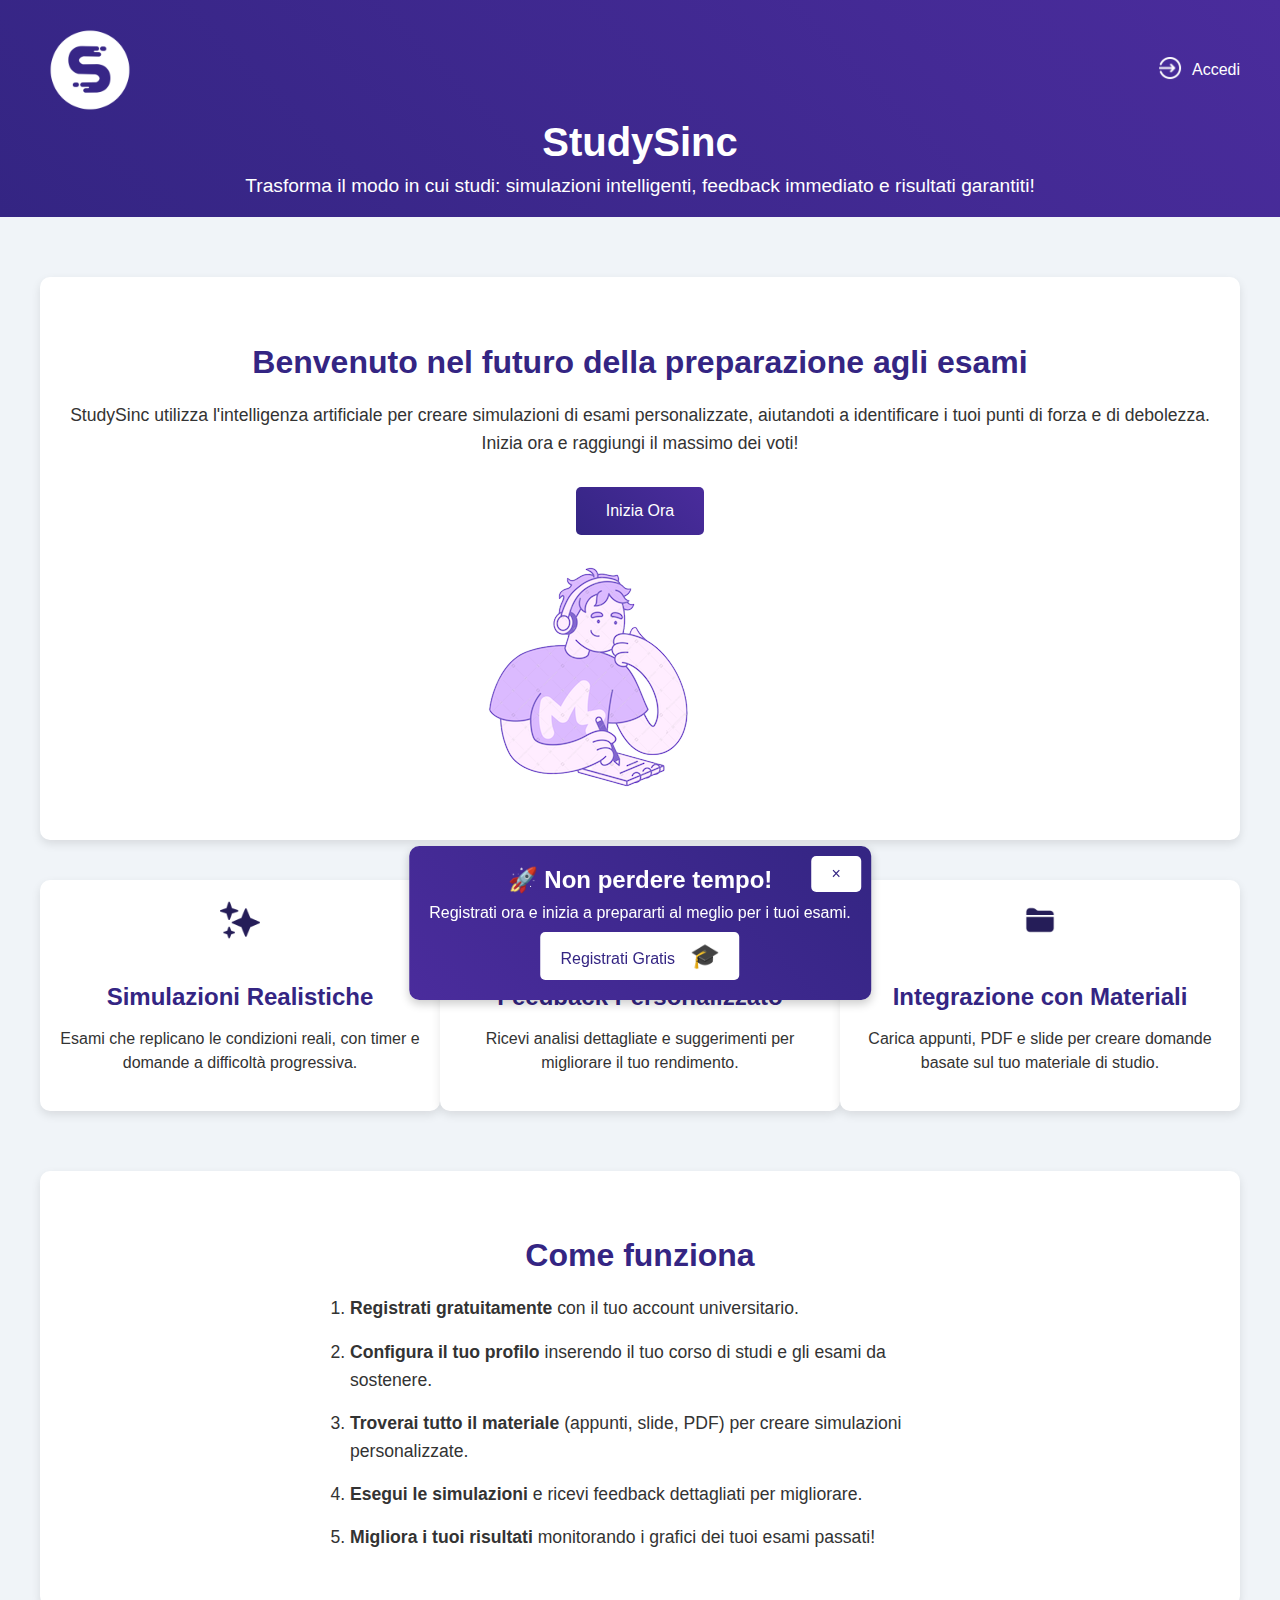
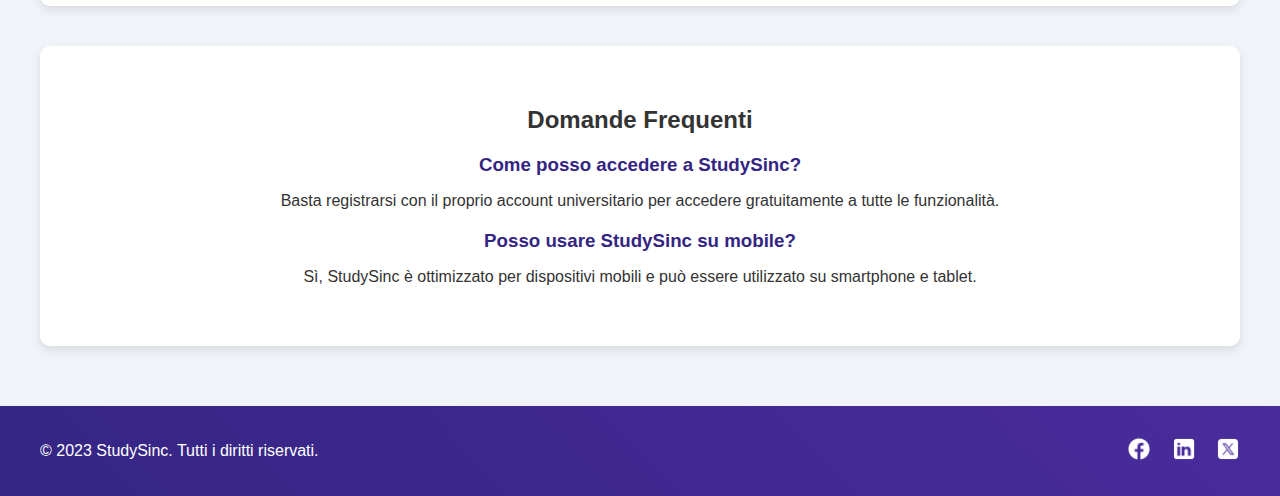
==== index.html @ 63da1c25 "Aggiunto progetto StudySinc" ====
<!DOCTYPE html>
<html lang="it">
<head>
  <meta charset="UTF-8">
  <meta name="viewport" content="width=device-width, initial-scale=1.0">
  <title>StudySinc</title>
  <style>
    body {
      font-family: 'Arial', sans-serif;
      margin: 0;
      padding: 0;
      background-color: #f0f4f8;
      color: #333;
    }
    header {
      background: linear-gradient(45deg, #342583, #4a2c9c);
      color: white;
      padding: 20px 0;
      text-align: center;
      position: relative;
    }
    .header-content {
      display: flex;
      justify-content: space-between;
      align-items: center;
      max-width: 1200px;
      margin: 0 auto;
      padding: 0 20px;
    }
    .logo {
      width: 100px;
      height: auto;
      transition: transform 1s ease-in-out;
    }
    .logo:hover {
      transform: rotate(360deg);
    }
    .login-section {
      display: flex;
      align-items: center;
      gap: 10px;
    }
    .login-section a {
      color: white;
      text-decoration: none;
      font-size: 1rem;
      transition: opacity 0.3s ease;
    }
    .login-section a:hover {
      opacity: 0.8;
    }
    .login-icon {
      width: 24px;
      height: 24px;
      filter: brightness(0) invert(1);
      transition: transform 0.3s ease;
    }
    .login-icon:hover {
      transform: scale(1.1);
    }
    header h1 {
      margin: 0;
      font-size: 2.5rem;
    }
    header p {
      margin: 10px 0 0;
      font-size: 1.2rem;
    }
    .container {
      max-width: 1200px;
      margin: 40px auto;
      padding: 20px;
      text-align: center;
    }
    .hero {
      background-color: #ffffff;
      padding: 40px 20px;
      border-radius: 10px;
      box-shadow: 0 4px 10px rgba(0, 0, 0, 0.1);
      animation: fadeIn 1s ease-out;
    }
    .hero h2 {
      color: #342583;
      font-size: 2rem;
      margin-bottom: 20px;
    }
    .hero p {
      font-size: 1.1rem;
      line-height: 1.6;
      margin-bottom: 30px;
    }
    .hero a.button {
      background: linear-gradient(45deg, #342583, #4a2c9c);
      color: white;
      border: none;
      padding: 15px 30px;
      font-size: 1rem;
      border-radius: 5px;
      cursor: pointer;
      transition: transform 0.3s ease, background 0.3s ease;
      text-decoration: none;
      display: inline-block;
    }
    .hero a.button:hover {
      transform: scale(1.05);
      background: linear-gradient(45deg, #4a2c9c, #342583);
    }
    .hero-image img {
      max-width: 100%;
      height: auto;
      border-radius: 10px;
      margin-top: 20px;
    }
    .features {
      display: flex;
      justify-content: space-around;
      margin-top: 40px;
      flex-wrap: wrap;
    }
    .feature {
      background-color: #ffffff;
      padding: 20px;
      border-radius: 10px;
      box-shadow: 0 4px 10px rgba(0, 0, 0, 0.1);
      width: 30%;
      margin-bottom: 20px;
      animation: fadeIn 1s ease-out;
      transition: transform 0.3s ease, box-shadow 0.3s ease;
    }
    .feature:hover {
      transform: translateY(-10px);
      box-shadow: 0 8px 20px rgba(0, 0, 0, 0.15);
    }
    .feature-icon {
      width: 40px;
      height: 40px;
      margin-bottom: 15px;
      transition: transform 0.3s ease, filter 0.3s ease;
      cursor: pointer;
    }
    .feature-icon:hover {
      transform: scale(1.1);
      filter: drop-shadow(0 0 10px rgba(52, 37, 131, 0.5));
    }
    .feature-icon:active {
      transform: scale(0.95);
    }
    .feature h3 {
      color: #342583;
      font-size: 1.5rem;
      margin-bottom: 15px;
    }
    .feature p {
      font-size: 1rem;
      line-height: 1.5;
    }
    .how-it-works {
      background-color: #ffffff;
      padding: 40px 20px;
      border-radius: 10px;
      box-shadow: 0 4px 10px rgba(0, 0, 0, 0.1);
      margin-top: 40px;
    }
    .how-it-works h2 {
      color: #342583;
      font-size: 2rem;
      margin-bottom: 20px;
    }
    .how-it-works ol {
      text-align: left;
      max-width: 600px;
      margin: 0 auto;
      padding-left: 20px;
    }
    .how-it-works li {
      font-size: 1.1rem;
      line-height: 1.6;
      margin-bottom: 15px;
    }
    .faq {
      background-color: #ffffff;
      padding: 40px 20px;
      border-radius: 10px;
      box-shadow: 0 4px 10px rgba(0, 0, 0, 0.1);
      margin-top: 40px;
    }
    .faq-item {
      margin-bottom: 20px;
    }
    .faq-item h3 {
      color: #342583;
      margin-bottom: 10px;
    }
    footer {
      background: linear-gradient(45deg, #342583, #4a2c9c);
      color: white;
      text-align: center;
      padding: 20px 0;
      margin-top: 40px;
    }
    .footer-content {
      display: flex;
      justify-content: space-between;
      align-items: center;
      max-width: 1200px;
      margin: 0 auto;
      padding: 0 20px;
    }
    .social-links a {
      color: white;
      text-decoration: none;
      margin-left: 15px;
      font-size: 1.2rem;
    }
    .social-links a:hover {
      color: #d1d1d1;
    }
    .social-icon {
      width: 24px;
      height: 24px;
      transition: transform 0.3s ease;
    }
    .social-icon:hover {
      transform: scale(1.1);
    }
    .dynamic-banner {
      position: fixed;
      bottom: -100px;
      left: 50%;
      transform: translateX(-50%);
      background: linear-gradient(45deg, #4a2c9c, #342583);
      color: white;
      padding: 20px;
      border-radius: 10px;
      box-shadow: 0 4px 10px rgba(0, 0, 0, 0.2);
      text-align: center;
      z-index: 1000;
      transition: bottom 0.5s ease-in-out;
    }
    .dynamic-banner.show {
      bottom: 20px;
    }
    .dynamic-banner h2 {
      margin: 0;
      font-size: 1.5rem;
    }
    .dynamic-banner p {
      margin: 10px 0;
      font-size: 1rem;
    }
    .dynamic-banner button {
      background: white;
      color: #342583;
      border: none;
      padding: 10px 20px;
      font-size: 1rem;
      border-radius: 5px;
      cursor: pointer;
      transition: transform 0.3s ease, background 0.3s ease;
    }
    .dynamic-banner button:hover {
      transform: scale(1.05);
      background: #f0f4f8;
    }
    .close-button {
      position: absolute;
      top: 10px;
      right: 10px;
      background: none;
      border: none;
      color: white;
      font-size: 1.5rem;
      cursor: pointer;
      padding: 0;
      line-height: 1;
      transition: opacity 0.3s ease;
    }
    .close-button:hover {
      opacity: 0.8;
    }
    .emoji {
      font-size: 1.5rem;
      margin-left: 10px;
    }
    .modal {
      display: none;
      position: fixed;
      top: 50%;
      left: 50%;
      transform: translate(-50%, -50%);
      background-color: white;
      padding: 20px;
      border-radius: 10px;
      box-shadow: 0 4px 10px rgba(0, 0, 0, 0.2);
      z-index: 1001;
      width: 300px;
    }
    .modal.show {
      display: block;
    }
    .modal h2 {
      color: #342583;
      text-align: center;
      margin-bottom: 20px;
    }
    .modal input {
      width: 100%;
      padding: 10px;
      margin-bottom: 15px;
      border: 1px solid #ddd;
      border-radius: 5px;
    }
    .modal button {
      width: 100%;
      padding: 10px;
      background: linear-gradient(45deg, #342583, #4a2c9c);
      color: white;
      border: none;
      border-radius: 5px;
      cursor: pointer;
      transition: background 0.3s ease;
    }
    .modal button:hover {
      background: linear-gradient(45deg, #4a2c9c, #342583);
    }
    .overlay {
      display: none;
      position: fixed;
      top: 0;
      left: 0;
      width: 100%;
      height: 100%;
      background-color: rgba(0, 0, 0, 0.5);
      z-index: 1000;
    }
    .overlay.show {
      display: block;
    }
    @keyframes fadeIn {
      from { opacity: 0; transform: translateY(20px); }
      to { opacity: 1; transform: translateY(0); }
    }
    @media (max-width: 768px) {
      .header-content {
        flex-direction: column;
        text-align: center;
      }
      .login-section {
        margin-top: 10px;
      }
      .features {
        flex-direction: column;
        align-items: center;
      }
      .feature {
        width: 80%;
      }
      .footer-content {
        flex-direction: column;
        text-align: center;
      }
      .social-links {
        margin-top: 10px;
      }
      .how-it-works ol {
        padding-left: 15px;
      }
      .how-it-works li {
        font-size: 1rem;
      }
      .dynamic-banner {
        width: 90%;
        left: 5%;
        transform: translateX(0);
      }
    }
  </style>
</head>
<body>
  <header>
    <div class="header-content">
      <img src="logo.png" alt="Logo StudySinc" class="logo">
      <div class="login-section">
        <a href="#" id="loginLink">
          <img src="login-icon.png" alt="Icona Accedi" class="login-icon">
        </a>
        <a href="#" id="loginLink">Accedi</a>
      </div>
    </div>
    <h1>StudySinc</h1>
    <p>Trasforma il modo in cui studi: simulazioni intelligenti, feedback immediato e risultati garantiti!</p>
  </header>
  <div class="container">
    <section class="hero">
      <h2>Benvenuto nel futuro della preparazione agli esami</h2>
      <p>
        StudySinc utilizza l'intelligenza artificiale per creare simulazioni di esami personalizzate, 
        aiutandoti a identificare i tuoi punti di forza e di debolezza. Inizia ora e raggiungi il massimo dei voti!
      </p>
      <a href="scelta_corso.html" class="button">Inizia Ora</a>
      <div class="hero-image">
        <img src="nome-immagine.jpg" alt="Studente che studia">
      </div>
    </section>
    <section class="features">
      <div class="feature">
        <img src="icona1.png" alt="Icona Simulazioni" class="feature-icon">
        <h3>Simulazioni Realistiche</h3>
        <p>Esami che replicano le condizioni reali, con timer e domande a difficoltà progressiva.</p>
      </div>
      <div class="feature">
        <img src="icona2.png" alt="Icona Feedback" class="feature-icon">
        <h3>Feedback Personalizzato</h3>
        <p>Ricevi analisi dettagliate e suggerimenti per migliorare il tuo rendimento.</p>
      </div>
      <div class="feature">
        <img src="icona3.png" alt="Icona Integrazione" class="feature-icon">
        <h3>Integrazione con Materiali</h3>
        <p>Carica appunti, PDF e slide per creare domande basate sul tuo materiale di studio.</p>
      </div>
    </section>
    <section class="how-it-works">
      <h2>Come funziona</h2>
      <ol>
        <li><strong>Registrati gratuitamente</strong> con il tuo account universitario.</li>
        <li><strong>Configura il tuo profilo</strong> inserendo il tuo corso di studi e gli esami da sostenere.</li>
        <li><strong>Troverai tutto il materiale</strong> (appunti, slide, PDF) per creare simulazioni personalizzate.</li>
        <li><strong>Esegui le simulazioni</strong> e ricevi feedback dettagliati per migliorare.</li>
        <li><strong>Migliora i tuoi risultati</strong> monitorando i grafici dei tuoi esami passati! </li>
      </ol>
    </section>
    <section class="faq">
      <h2>Domande Frequenti</h2>
      <div class="faq-item">
        <h3>Come posso accedere a StudySinc?</h3>
        <p>Basta registrarsi con il proprio account universitario per accedere gratuitamente a tutte le funzionalità.</p>
      </div>
      <div class="faq-item">
        <h3>Posso usare StudySinc su mobile?</h3>
        <p>Sì, StudySinc è ottimizzato per dispositivi mobili e può essere utilizzato su smartphone e tablet.</p>
      </div>
    </section>
  </div>
  <footer>
    <div class="footer-content">
      <p>&copy; 2023 StudySinc. Tutti i diritti riservati.</p>
      <div class="social-links">
        <a href="#">
          <img src="facebook-icon.png" alt="Facebook" class="social-icon">
        </a>
        <a href="#">
          <img src="linkedin-icon.png" alt="LinkedIn" class="social-icon">
        </a>
        <a href="#">
          <img src="x-icon.png" alt="X (ex Twitter)" class="social-icon">
        </a>
      </div>
    </div>
  </footer>

  <!-- Banner dinamico -->
  <div class="dynamic-banner" id="dynamicBanner">
    <button id="closeBanner" aria-label="Chiudi banner" class="close-button">×</button>
    <h2>🚀 Non perdere tempo!</h2>
    <p>Registrati ora e inizia a prepararti al meglio per i tuoi esami.</p>
    <button id="registerBanner">Registrati Gratis <span class="emoji">🎓</span></button>
  </div>

  <!-- Modale di accesso -->
  <div class="overlay" id="overlay"></div>
  <div class="modal" id="loginModal">
    <h2>Accedi</h2>
    <input type="email" placeholder="Inserisci la tua mail universitaria" required>
    <input type="password" placeholder="Inserisci la tua password" required>
    <button id="loginButton">Accedi</button>
  </div>

  <!-- Modale di registrazione -->
  <div class="modal" id="registerModal">
    <h2>Registrati</h2>
    <input type="text" placeholder="Nome" required>
    <input type="text" placeholder="Cognome" required>
    <input type="email" placeholder="Inserisci la tua mail universitaria" required>
    <input type="password" placeholder="Crea una password" required>
    <button id="registerButton">Registrati</button>
  </div>

  <script>
    // Mostra il banner dinamico quando l'utente arriva in fondo alla pagina
    window.addEventListener('scroll', () => {
      const banner = document.getElementById('dynamicBanner');
      const scrollPosition = window.scrollY + window.innerHeight;
      const pageHeight = document.documentElement.scrollHeight;

      if (scrollPosition >= pageHeight - 50) {
        banner.classList.add('show');
      } else {
        banner.classList.remove('show');
      }
    });

    // Chiudi il banner dinamico
    document.getElementById('closeBanner').addEventListener('click', () => {
      const banner = document.getElementById('dynamicBanner');
      banner.classList.remove('show');
    });

    // Mostra il modale di accesso
    document.getElementById('loginLink').addEventListener('click', (e) => {
      e.preventDefault();
      document.getElementById('overlay').classList.add('show');
      document.getElementById('loginModal').classList.add('show');
    });

    // Mostra il modale di registrazione
    document.getElementById('registerBanner').addEventListener('click', (e) => {
      e.preventDefault();
      document.getElementById('overlay').classList.add('show');
      document.getElementById('registerModal').classList.add('show');
    });

    // Chiudi i modali
    document.getElementById('overlay').addEventListener('click', () => {
      document.getElementById('overlay').classList.remove('show');
      document.getElementById('loginModal').classList.remove('show');
      document.getElementById('registerModal').classList.remove('show');
    });
  </script>
</body>
</html>
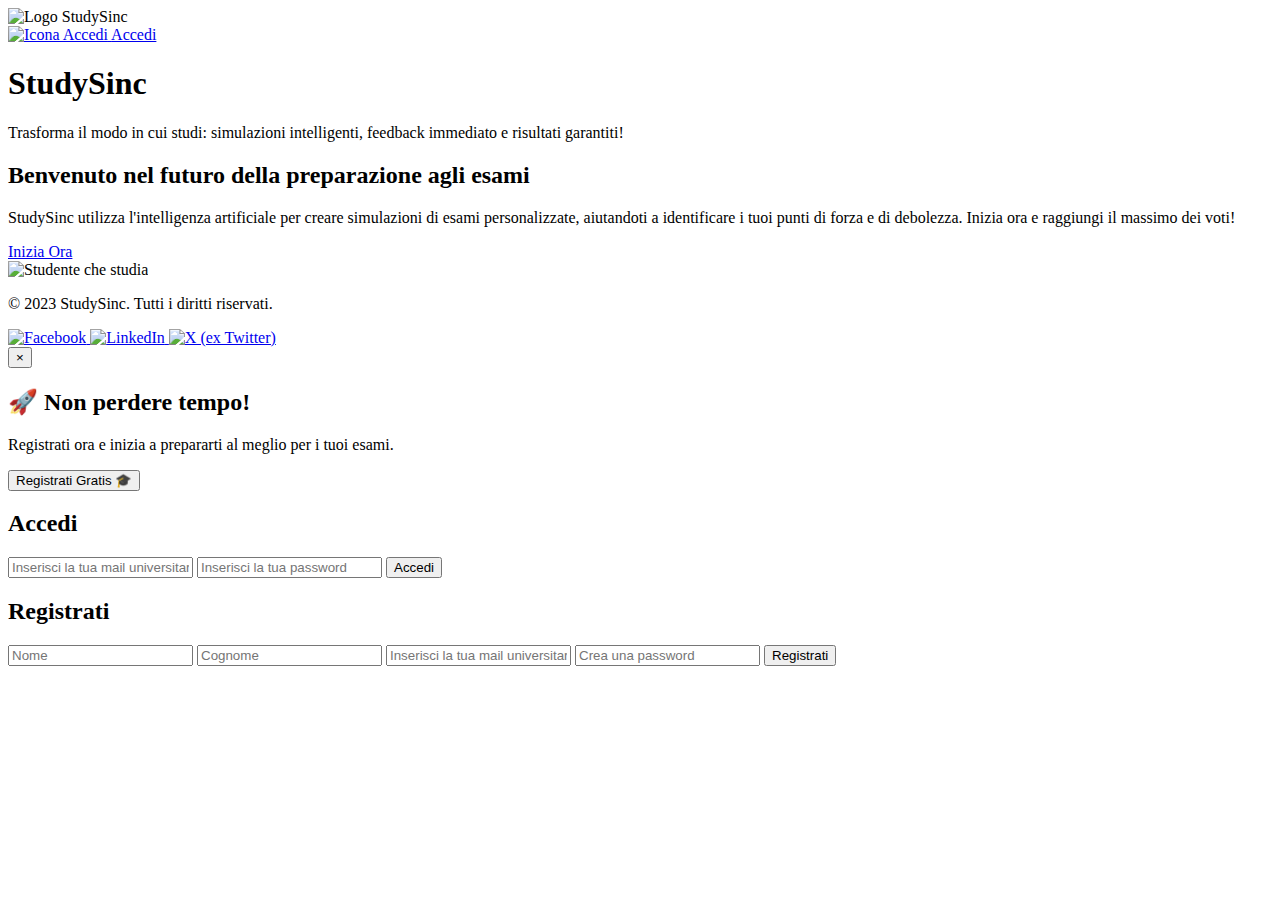
==== commit c8485a85: "Update index.html" ====
--- a/index.html
+++ b/index.html
@@ -5,386 +5,18 @@
   <meta name="viewport" content="width=device-width, initial-scale=1.0">
   <title>StudySinc</title>
   <style>
-    body {
-      font-family: 'Arial', sans-serif;
-      margin: 0;
-      padding: 0;
-      background-color: #f0f4f8;
-      color: #333;
-    }
-    header {
-      background: linear-gradient(45deg, #342583, #4a2c9c);
-      color: white;
-      padding: 20px 0;
-      text-align: center;
-      position: relative;
-    }
-    .header-content {
-      display: flex;
-      justify-content: space-between;
-      align-items: center;
-      max-width: 1200px;
-      margin: 0 auto;
-      padding: 0 20px;
-    }
-    .logo {
-      width: 100px;
-      height: auto;
-      transition: transform 1s ease-in-out;
-    }
-    .logo:hover {
-      transform: rotate(360deg);
-    }
-    .login-section {
-      display: flex;
-      align-items: center;
-      gap: 10px;
-    }
-    .login-section a {
-      color: white;
-      text-decoration: none;
-      font-size: 1rem;
-      transition: opacity 0.3s ease;
-    }
-    .login-section a:hover {
-      opacity: 0.8;
-    }
-    .login-icon {
-      width: 24px;
-      height: 24px;
-      filter: brightness(0) invert(1);
-      transition: transform 0.3s ease;
-    }
-    .login-icon:hover {
-      transform: scale(1.1);
-    }
-    header h1 {
-      margin: 0;
-      font-size: 2.5rem;
-    }
-    header p {
-      margin: 10px 0 0;
-      font-size: 1.2rem;
-    }
-    .container {
-      max-width: 1200px;
-      margin: 40px auto;
-      padding: 20px;
-      text-align: center;
-    }
-    .hero {
-      background-color: #ffffff;
-      padding: 40px 20px;
-      border-radius: 10px;
-      box-shadow: 0 4px 10px rgba(0, 0, 0, 0.1);
-      animation: fadeIn 1s ease-out;
-    }
-    .hero h2 {
-      color: #342583;
-      font-size: 2rem;
-      margin-bottom: 20px;
-    }
-    .hero p {
-      font-size: 1.1rem;
-      line-height: 1.6;
-      margin-bottom: 30px;
-    }
-    .hero a.button {
-      background: linear-gradient(45deg, #342583, #4a2c9c);
-      color: white;
-      border: none;
-      padding: 15px 30px;
-      font-size: 1rem;
-      border-radius: 5px;
-      cursor: pointer;
-      transition: transform 0.3s ease, background 0.3s ease;
-      text-decoration: none;
-      display: inline-block;
-    }
-    .hero a.button:hover {
-      transform: scale(1.05);
-      background: linear-gradient(45deg, #4a2c9c, #342583);
-    }
-    .hero-image img {
-      max-width: 100%;
-      height: auto;
-      border-radius: 10px;
-      margin-top: 20px;
-    }
-    .features {
-      display: flex;
-      justify-content: space-around;
-      margin-top: 40px;
-      flex-wrap: wrap;
-    }
-    .feature {
-      background-color: #ffffff;
-      padding: 20px;
-      border-radius: 10px;
-      box-shadow: 0 4px 10px rgba(0, 0, 0, 0.1);
-      width: 30%;
-      margin-bottom: 20px;
-      animation: fadeIn 1s ease-out;
-      transition: transform 0.3s ease, box-shadow 0.3s ease;
-    }
-    .feature:hover {
-      transform: translateY(-10px);
-      box-shadow: 0 8px 20px rgba(0, 0, 0, 0.15);
-    }
-    .feature-icon {
-      width: 40px;
-      height: 40px;
-      margin-bottom: 15px;
-      transition: transform 0.3s ease, filter 0.3s ease;
-      cursor: pointer;
-    }
-    .feature-icon:hover {
-      transform: scale(1.1);
-      filter: drop-shadow(0 0 10px rgba(52, 37, 131, 0.5));
-    }
-    .feature-icon:active {
-      transform: scale(0.95);
-    }
-    .feature h3 {
-      color: #342583;
-      font-size: 1.5rem;
-      margin-bottom: 15px;
-    }
-    .feature p {
-      font-size: 1rem;
-      line-height: 1.5;
-    }
-    .how-it-works {
-      background-color: #ffffff;
-      padding: 40px 20px;
-      border-radius: 10px;
-      box-shadow: 0 4px 10px rgba(0, 0, 0, 0.1);
-      margin-top: 40px;
-    }
-    .how-it-works h2 {
-      color: #342583;
-      font-size: 2rem;
-      margin-bottom: 20px;
-    }
-    .how-it-works ol {
-      text-align: left;
-      max-width: 600px;
-      margin: 0 auto;
-      padding-left: 20px;
-    }
-    .how-it-works li {
-      font-size: 1.1rem;
-      line-height: 1.6;
-      margin-bottom: 15px;
-    }
-    .faq {
-      background-color: #ffffff;
-      padding: 40px 20px;
-      border-radius: 10px;
-      box-shadow: 0 4px 10px rgba(0, 0, 0, 0.1);
-      margin-top: 40px;
-    }
-    .faq-item {
-      margin-bottom: 20px;
-    }
-    .faq-item h3 {
-      color: #342583;
-      margin-bottom: 10px;
-    }
-    footer {
-      background: linear-gradient(45deg, #342583, #4a2c9c);
-      color: white;
-      text-align: center;
-      padding: 20px 0;
-      margin-top: 40px;
-    }
-    .footer-content {
-      display: flex;
-      justify-content: space-between;
-      align-items: center;
-      max-width: 1200px;
-      margin: 0 auto;
-      padding: 0 20px;
-    }
-    .social-links a {
-      color: white;
-      text-decoration: none;
-      margin-left: 15px;
-      font-size: 1.2rem;
-    }
-    .social-links a:hover {
-      color: #d1d1d1;
-    }
-    .social-icon {
-      width: 24px;
-      height: 24px;
-      transition: transform 0.3s ease;
-    }
-    .social-icon:hover {
-      transform: scale(1.1);
-    }
-    .dynamic-banner {
-      position: fixed;
-      bottom: -100px;
-      left: 50%;
-      transform: translateX(-50%);
-      background: linear-gradient(45deg, #4a2c9c, #342583);
-      color: white;
-      padding: 20px;
-      border-radius: 10px;
-      box-shadow: 0 4px 10px rgba(0, 0, 0, 0.2);
-      text-align: center;
-      z-index: 1000;
-      transition: bottom 0.5s ease-in-out;
-    }
-    .dynamic-banner.show {
-      bottom: 20px;
-    }
-    .dynamic-banner h2 {
-      margin: 0;
-      font-size: 1.5rem;
-    }
-    .dynamic-banner p {
-      margin: 10px 0;
-      font-size: 1rem;
-    }
-    .dynamic-banner button {
-      background: white;
-      color: #342583;
-      border: none;
-      padding: 10px 20px;
-      font-size: 1rem;
-      border-radius: 5px;
-      cursor: pointer;
-      transition: transform 0.3s ease, background 0.3s ease;
-    }
-    .dynamic-banner button:hover {
-      transform: scale(1.05);
-      background: #f0f4f8;
-    }
-    .close-button {
-      position: absolute;
-      top: 10px;
-      right: 10px;
-      background: none;
-      border: none;
-      color: white;
-      font-size: 1.5rem;
-      cursor: pointer;
-      padding: 0;
-      line-height: 1;
-      transition: opacity 0.3s ease;
-    }
-    .close-button:hover {
-      opacity: 0.8;
-    }
-    .emoji {
-      font-size: 1.5rem;
-      margin-left: 10px;
-    }
-    .modal {
-      display: none;
-      position: fixed;
-      top: 50%;
-      left: 50%;
-      transform: translate(-50%, -50%);
-      background-color: white;
-      padding: 20px;
-      border-radius: 10px;
-      box-shadow: 0 4px 10px rgba(0, 0, 0, 0.2);
-      z-index: 1001;
-      width: 300px;
-    }
-    .modal.show {
-      display: block;
-    }
-    .modal h2 {
-      color: #342583;
-      text-align: center;
-      margin-bottom: 20px;
-    }
-    .modal input {
-      width: 100%;
-      padding: 10px;
-      margin-bottom: 15px;
-      border: 1px solid #ddd;
-      border-radius: 5px;
-    }
-    .modal button {
-      width: 100%;
-      padding: 10px;
-      background: linear-gradient(45deg, #342583, #4a2c9c);
-      color: white;
-      border: none;
-      border-radius: 5px;
-      cursor: pointer;
-      transition: background 0.3s ease;
-    }
-    .modal button:hover {
-      background: linear-gradient(45deg, #4a2c9c, #342583);
-    }
-    .overlay {
-      display: none;
-      position: fixed;
-      top: 0;
-      left: 0;
-      width: 100%;
-      height: 100%;
-      background-color: rgba(0, 0, 0, 0.5);
-      z-index: 1000;
-    }
-    .overlay.show {
-      display: block;
-    }
-    @keyframes fadeIn {
-      from { opacity: 0; transform: translateY(20px); }
-      to { opacity: 1; transform: translateY(0); }
-    }
-    @media (max-width: 768px) {
-      .header-content {
-        flex-direction: column;
-        text-align: center;
-      }
-      .login-section {
-        margin-top: 10px;
-      }
-      .features {
-        flex-direction: column;
-        align-items: center;
-      }
-      .feature {
-        width: 80%;
-      }
-      .footer-content {
-        flex-direction: column;
-        text-align: center;
-      }
-      .social-links {
-        margin-top: 10px;
-      }
-      .how-it-works ol {
-        padding-left: 15px;
-      }
-      .how-it-works li {
-        font-size: 1rem;
-      }
-      .dynamic-banner {
-        width: 90%;
-        left: 5%;
-        transform: translateX(0);
-      }
-    }
+    /* Stili esistenti... */
   </style>
 </head>
 <body>
   <header>
     <div class="header-content">
-      <img src="logo.png" alt="Logo StudySinc" class="logo">
+      <img src="assets/logo.png" alt="Logo StudySinc" class="logo">
       <div class="login-section">
         <a href="#" id="loginLink">
-          <img src="login-icon.png" alt="Icona Accedi" class="login-icon">
+          <img src="assets/login-icon.png" alt="Icona Accedi" class="login-icon">
         </a>
-        <a href="#" id="loginLink">Accedi</a>
+        <a href="#">Accedi</a>
       </div>
     </div>
     <h1>StudySinc</h1>
@@ -399,60 +31,23 @@
       </p>
       <a href="scelta_corso.html" class="button">Inizia Ora</a>
       <div class="hero-image">
-        <img src="nome-immagine.jpg" alt="Studente che studia">
+        <img src="assets/nome-immagine.jpg" alt="Studente che studia">
       </div>
     </section>
-    <section class="features">
-      <div class="feature">
-        <img src="icona1.png" alt="Icona Simulazioni" class="feature-icon">
-        <h3>Simulazioni Realistiche</h3>
-        <p>Esami che replicano le condizioni reali, con timer e domande a difficoltà progressiva.</p>
-      </div>
-      <div class="feature">
-        <img src="icona2.png" alt="Icona Feedback" class="feature-icon">
-        <h3>Feedback Personalizzato</h3>
-        <p>Ricevi analisi dettagliate e suggerimenti per migliorare il tuo rendimento.</p>
-      </div>
-      <div class="feature">
-        <img src="icona3.png" alt="Icona Integrazione" class="feature-icon">
-        <h3>Integrazione con Materiali</h3>
-        <p>Carica appunti, PDF e slide per creare domande basate sul tuo materiale di studio.</p>
-      </div>
-    </section>
-    <section class="how-it-works">
-      <h2>Come funziona</h2>
-      <ol>
-        <li><strong>Registrati gratuitamente</strong> con il tuo account universitario.</li>
-        <li><strong>Configura il tuo profilo</strong> inserendo il tuo corso di studi e gli esami da sostenere.</li>
-        <li><strong>Troverai tutto il materiale</strong> (appunti, slide, PDF) per creare simulazioni personalizzate.</li>
-        <li><strong>Esegui le simulazioni</strong> e ricevi feedback dettagliati per migliorare.</li>
-        <li><strong>Migliora i tuoi risultati</strong> monitorando i grafici dei tuoi esami passati! </li>
-      </ol>
-    </section>
-    <section class="faq">
-      <h2>Domande Frequenti</h2>
-      <div class="faq-item">
-        <h3>Come posso accedere a StudySinc?</h3>
-        <p>Basta registrarsi con il proprio account universitario per accedere gratuitamente a tutte le funzionalità.</p>
-      </div>
-      <div class="faq-item">
-        <h3>Posso usare StudySinc su mobile?</h3>
-        <p>Sì, StudySinc è ottimizzato per dispositivi mobili e può essere utilizzato su smartphone e tablet.</p>
-      </div>
-    </section>
+    <!-- Altre sezioni... -->
   </div>
   <footer>
     <div class="footer-content">
       <p>&copy; 2023 StudySinc. Tutti i diritti riservati.</p>
       <div class="social-links">
         <a href="#">
-          <img src="facebook-icon.png" alt="Facebook" class="social-icon">
+          <img src="assets/facebook-icon.png" alt="Facebook" class="social-icon">
         </a>
         <a href="#">
-          <img src="linkedin-icon.png" alt="LinkedIn" class="social-icon">
+          <img src="assets/linkedin-icon.png" alt="LinkedIn" class="social-icon">
         </a>
         <a href="#">
-          <img src="x-icon.png" alt="X (ex Twitter)" class="social-icon">
+          <img src="assets/x-icon.png" alt="X (ex Twitter)" class="social-icon">
         </a>
       </div>
     </div>
@@ -527,4 +122,4 @@
     });
   </script>
 </body>
-</html>+</html>
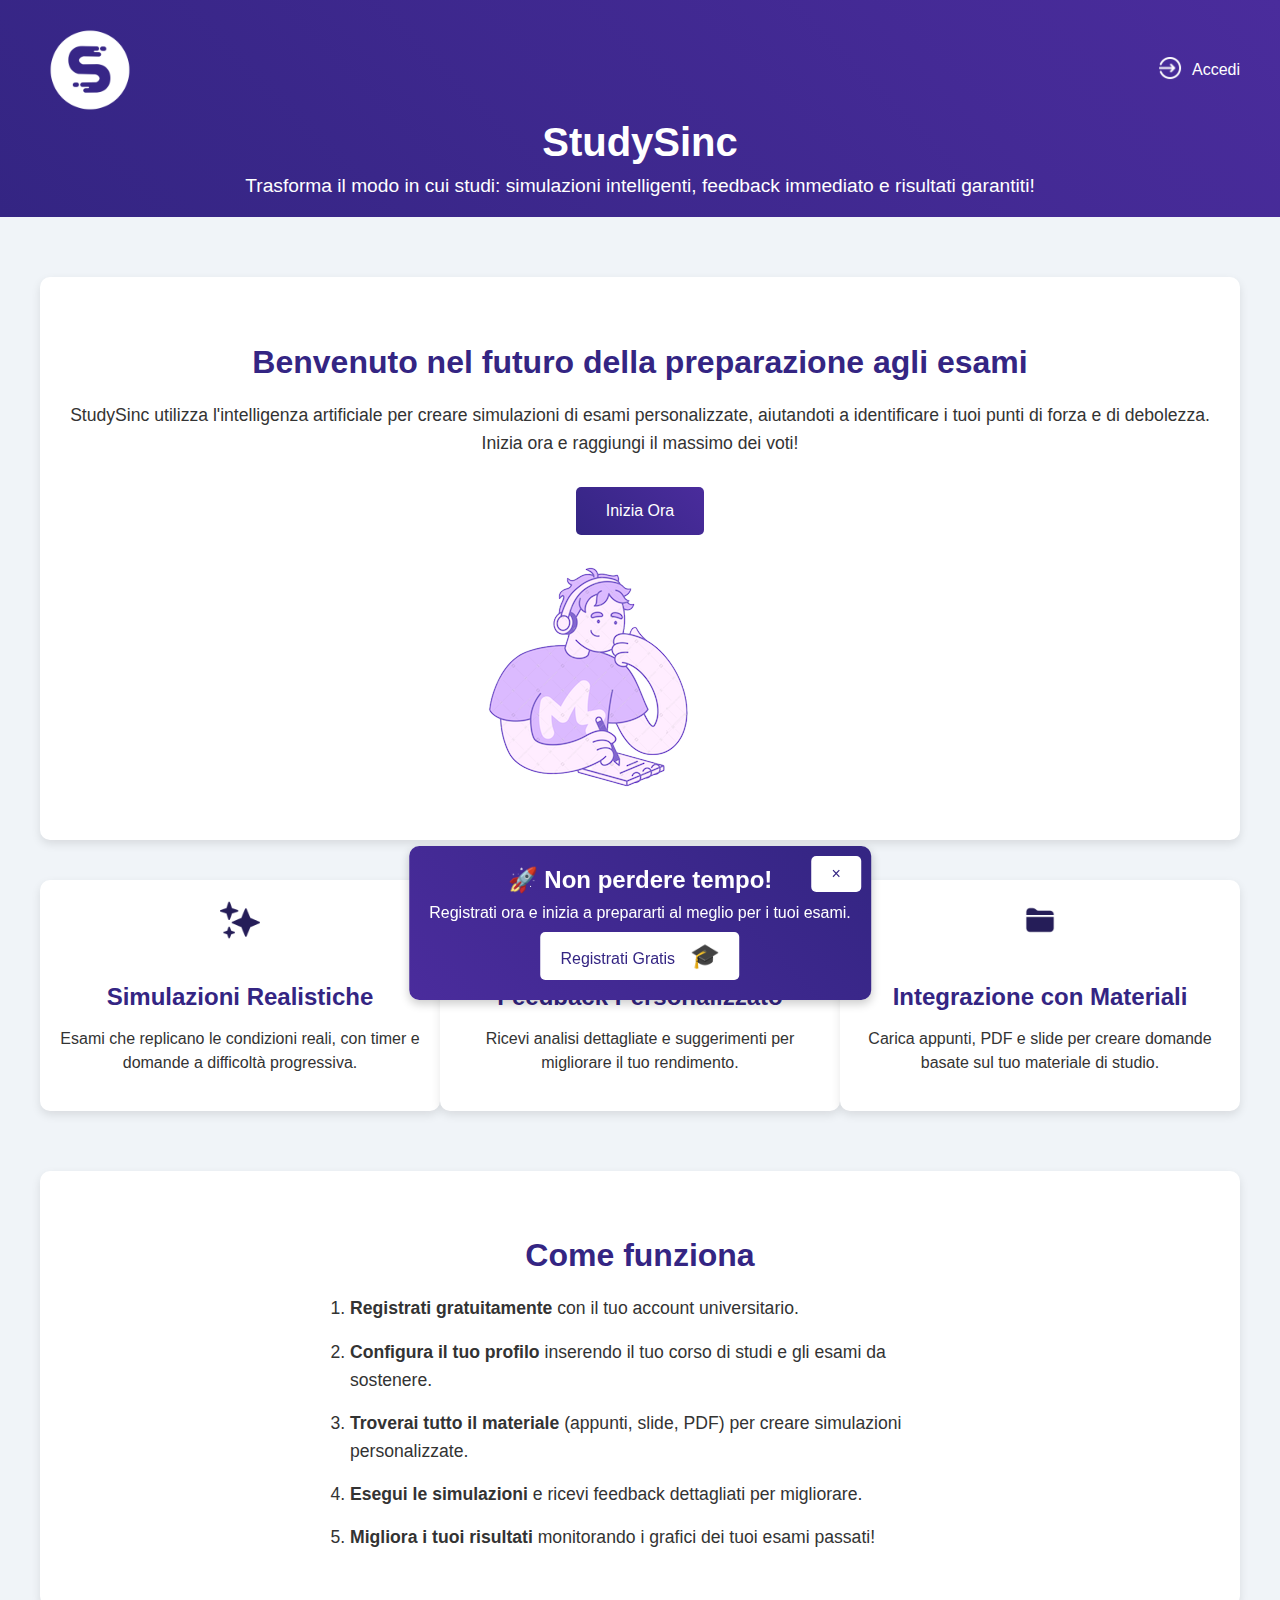
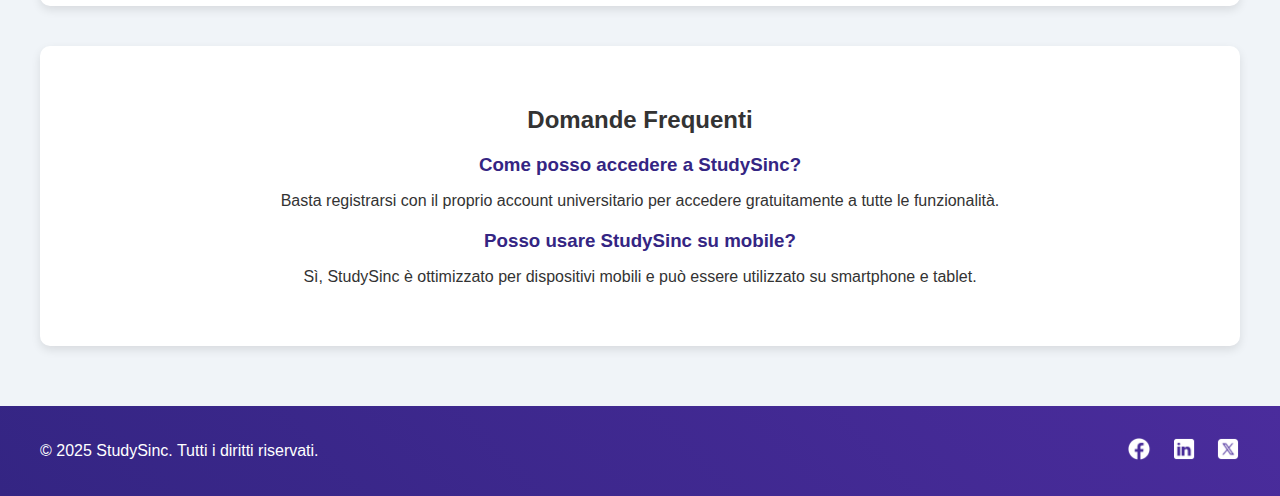
==== commit 1892cff2: "Update index.html" ====
--- a/index.html
+++ b/index.html
@@ -5,16 +5,384 @@
   <meta name="viewport" content="width=device-width, initial-scale=1.0">
   <title>StudySinc</title>
   <style>
-    /* Stili esistenti... */
+    body {
+      font-family: 'Arial', sans-serif;
+      margin: 0;
+      padding: 0;
+      background-color: #f0f4f8;
+      color: #333;
+    }
+    header {
+      background: linear-gradient(45deg, #342583, #4a2c9c);
+      color: white;
+      padding: 20px 0;
+      text-align: center;
+      position: relative;
+    }
+    .header-content {
+      display: flex;
+      justify-content: space-between;
+      align-items: center;
+      max-width: 1200px;
+      margin: 0 auto;
+      padding: 0 20px;
+    }
+    .logo {
+      width: 100px;
+      height: auto;
+      transition: transform 1s ease-in-out;
+    }
+    .logo:hover {
+      transform: rotate(360deg);
+    }
+    .login-section {
+      display: flex;
+      align-items: center;
+      gap: 10px;
+    }
+    .login-section a {
+      color: white;
+      text-decoration: none;
+      font-size: 1rem;
+      transition: opacity 0.3s ease;
+    }
+    .login-section a:hover {
+      opacity: 0.8;
+    }
+    .login-icon {
+      width: 24px;
+      height: 24px;
+      filter: brightness(0) invert(1);
+      transition: transform 0.3s ease;
+    }
+    .login-icon:hover {
+      transform: scale(1.1);
+    }
+    header h1 {
+      margin: 0;
+      font-size: 2.5rem;
+    }
+    header p {
+      margin: 10px 0 0;
+      font-size: 1.2rem;
+    }
+    .container {
+      max-width: 1200px;
+      margin: 40px auto;
+      padding: 20px;
+      text-align: center;
+    }
+    .hero {
+      background-color: #ffffff;
+      padding: 40px 20px;
+      border-radius: 10px;
+      box-shadow: 0 4px 10px rgba(0, 0, 0, 0.1);
+      animation: fadeIn 1s ease-out;
+    }
+    .hero h2 {
+      color: #342583;
+      font-size: 2rem;
+      margin-bottom: 20px;
+    }
+    .hero p {
+      font-size: 1.1rem;
+      line-height: 1.6;
+      margin-bottom: 30px;
+    }
+    .hero a.button {
+      background: linear-gradient(45deg, #342583, #4a2c9c);
+      color: white;
+      border: none;
+      padding: 15px 30px;
+      font-size: 1rem;
+      border-radius: 5px;
+      cursor: pointer;
+      transition: transform 0.3s ease, background 0.3s ease;
+      text-decoration: none;
+      display: inline-block;
+    }
+    .hero a.button:hover {
+      transform: scale(1.05);
+      background: linear-gradient(45deg, #4a2c9c, #342583);
+    }
+    .hero-image img {
+      max-width: 100%;
+      height: auto;
+      border-radius: 10px;
+      margin-top: 20px;
+    }
+    .features {
+      display: flex;
+      justify-content: space-around;
+      margin-top: 40px;
+      flex-wrap: wrap;
+    }
+    .feature {
+      background-color: #ffffff;
+      padding: 20px;
+      border-radius: 10px;
+      box-shadow: 0 4px 10px rgba(0, 0, 0, 0.1);
+      width: 30%;
+      margin-bottom: 20px;
+      animation: fadeIn 1s ease-out;
+      transition: transform 0.3s ease, box-shadow 0.3s ease;
+    }
+    .feature:hover {
+      transform: translateY(-10px);
+      box-shadow: 0 8px 20px rgba(0, 0, 0, 0.15);
+    }
+    .feature-icon {
+      width: 40px;
+      height: 40px;
+      margin-bottom: 15px;
+      transition: transform 0.3s ease, filter 0.3s ease;
+      cursor: pointer;
+    }
+    .feature-icon:hover {
+      transform: scale(1.1);
+      filter: drop-shadow(0 0 10px rgba(52, 37, 131, 0.5));
+    }
+    .feature-icon:active {
+      transform: scale(0.95);
+    }
+    .feature h3 {
+      color: #342583;
+      font-size: 1.5rem;
+      margin-bottom: 15px;
+    }
+    .feature p {
+      font-size: 1rem;
+      line-height: 1.5;
+    }
+    .how-it-works {
+      background-color: #ffffff;
+      padding: 40px 20px;
+      border-radius: 10px;
+      box-shadow: 0 4px 10px rgba(0, 0, 0, 0.1);
+      margin-top: 40px;
+    }
+    .how-it-works h2 {
+      color: #342583;
+      font-size: 2rem;
+      margin-bottom: 20px;
+    }
+    .how-it-works ol {
+      text-align: left;
+      max-width: 600px;
+      margin: 0 auto;
+      padding-left: 20px;
+    }
+    .how-it-works li {
+      font-size: 1.1rem;
+      line-height: 1.6;
+      margin-bottom: 15px;
+    }
+    .faq {
+      background-color: #ffffff;
+      padding: 40px 20px;
+      border-radius: 10px;
+      box-shadow: 0 4px 10px rgba(0, 0, 0, 0.1);
+      margin-top: 40px;
+    }
+    .faq-item {
+      margin-bottom: 20px;
+    }
+    .faq-item h3 {
+      color: #342583;
+      margin-bottom: 10px;
+    }
+    footer {
+      background: linear-gradient(45deg, #342583, #4a2c9c);
+      color: white;
+      text-align: center;
+      padding: 20px 0;
+      margin-top: 40px;
+    }
+    .footer-content {
+      display: flex;
+      justify-content: space-between;
+      align-items: center;
+      max-width: 1200px;
+      margin: 0 auto;
+      padding: 0 20px;
+    }
+    .social-links a {
+      color: white;
+      text-decoration: none;
+      margin-left: 15px;
+      font-size: 1.2rem;
+    }
+    .social-links a:hover {
+      color: #d1d1d1;
+    }
+    .social-icon {
+      width: 24px;
+      height: 24px;
+      transition: transform 0.3s ease;
+    }
+    .social-icon:hover {
+      transform: scale(1.1);
+    }
+    .dynamic-banner {
+      position: fixed;
+      bottom: -100px;
+      left: 50%;
+      transform: translateX(-50%);
+      background: linear-gradient(45deg, #4a2c9c, #342583);
+      color: white;
+      padding: 20px;
+      border-radius: 10px;
+      box-shadow: 0 4px 10px rgba(0, 0, 0, 0.2);
+      text-align: center;
+      z-index: 1000;
+      transition: bottom 0.5s ease-in-out;
+    }
+    .dynamic-banner.show {
+      bottom: 20px;
+    }
+    .dynamic-banner h2 {
+      margin: 0;
+      font-size: 1.5rem;
+    }
+    .dynamic-banner p {
+      margin: 10px 0;
+      font-size: 1rem;
+    }
+    .dynamic-banner button {
+      background: white;
+      color: #342583;
+      border: none;
+      padding: 10px 20px;
+      font-size: 1rem;
+      border-radius: 5px;
+      cursor: pointer;
+      transition: transform 0.3s ease, background 0.3s ease;
+    }
+    .dynamic-banner button:hover {
+      transform: scale(1.05);
+      background: #f0f4f8;
+    }
+    .close-button {
+      position: absolute;
+      top: 10px;
+      right: 10px;
+      background: none;
+      border: none;
+      color: white;
+      font-size: 1.5rem;
+      cursor: pointer;
+      padding: 0;
+      line-height: 1;
+      transition: opacity 0.3s ease;
+    }
+    .close-button:hover {
+      opacity: 0.8;
+    }
+    .emoji {
+      font-size: 1.5rem;
+      margin-left: 10px;
+    }
+    .modal {
+      display: none;
+      position: fixed;
+      top: 50%;
+      left: 50%;
+      transform: translate(-50%, -50%);
+      background-color: white;
+      padding: 20px;
+      border-radius: 10px;
+      box-shadow: 0 4px 10px rgba(0, 0, 0, 0.2);
+      z-index: 1001;
+      width: 300px;
+    }
+    .modal.show {
+      display: block;
+    }
+    .modal h2 {
+      color: #342583;
+      text-align: center;
+      margin-bottom: 20px;
+    }
+    .modal input {
+      width: 100%;
+      padding: 10px;
+      margin-bottom: 15px;
+      border: 1px solid #ddd;
+      border-radius: 5px;
+    }
+    .modal button {
+      width: 100%;
+      padding: 10px;
+      background: linear-gradient(45deg, #342583, #4a2c9c);
+      color: white;
+      border: none;
+      border-radius: 5px;
+      cursor: pointer;
+      transition: background 0.3s ease;
+    }
+    .modal button:hover {
+      background: linear-gradient(45deg, #4a2c9c, #342583);
+    }
+    .overlay {
+      display: none;
+      position: fixed;
+      top: 0;
+      left: 0;
+      width: 100%;
+      height: 100%;
+      background-color: rgba(0, 0, 0, 0.5);
+      z-index: 1000;
+    }
+    .overlay.show {
+      display: block;
+    }
+    @keyframes fadeIn {
+      from { opacity: 0; transform: translateY(20px); }
+      to { opacity: 1; transform: translateY(0); }
+    }
+    @media (max-width: 768px) {
+      .header-content {
+        flex-direction: column;
+        text-align: center;
+      }
+      .login-section {
+        margin-top: 10px;
+      }
+      .features {
+        flex-direction: column;
+        align-items: center;
+      }
+      .feature {
+        width: 80%;
+      }
+      .footer-content {
+        flex-direction: column;
+        text-align: center;
+      }
+      .social-links {
+        margin-top: 10px;
+      }
+      .how-it-works ol {
+        padding-left: 15px;
+      }
+      .how-it-works li {
+        font-size: 1rem;
+      }
+      .dynamic-banner {
+        width: 90%;
+        left: 5%;
+        transform: translateX(0);
+      }
+    }
   </style>
 </head>
 <body>
   <header>
     <div class="header-content">
-      <img src="assets/logo.png" alt="Logo StudySinc" class="logo">
+      <img src="logo.png" alt="Logo StudySinc" class="logo">
       <div class="login-section">
         <a href="#" id="loginLink">
-          <img src="assets/login-icon.png" alt="Icona Accedi" class="login-icon">
+          <img src="login-icon.png" alt="Icona Accedi" class="login-icon">
         </a>
         <a href="#">Accedi</a>
       </div>
@@ -29,25 +397,62 @@
         StudySinc utilizza l'intelligenza artificiale per creare simulazioni di esami personalizzate, 
         aiutandoti a identificare i tuoi punti di forza e di debolezza. Inizia ora e raggiungi il massimo dei voti!
       </p>
-      <a href="scelta_corso.html" class="button">Inizia Ora</a>
+      <a href="Scelta_corso.html" class="button">Inizia Ora</a>
       <div class="hero-image">
-        <img src="assets/nome-immagine.jpg" alt="Studente che studia">
+        <img src="nome-immagine.jpg" alt="Studente che studia">
       </div>
     </section>
-    <!-- Altre sezioni... -->
+    <section class="features">
+      <div class="feature">
+        <img src="icona1.png" alt="Icona Simulazioni" class="feature-icon">
+        <h3>Simulazioni Realistiche</h3>
+        <p>Esami che replicano le condizioni reali, con timer e domande a difficoltà progressiva.</p>
+      </div>
+      <div class="feature">
+        <img src="icona2.png" alt="Icona Feedback" class="feature-icon">
+        <h3>Feedback Personalizzato</h3>
+        <p>Ricevi analisi dettagliate e suggerimenti per migliorare il tuo rendimento.</p>
+      </div>
+      <div class="feature">
+        <img src="icona3.png" alt="Icona Integrazione" class="feature-icon">
+        <h3>Integrazione con Materiali</h3>
+        <p>Carica appunti, PDF e slide per creare domande basate sul tuo materiale di studio.</p>
+      </div>
+    </section>
+    <section class="how-it-works">
+      <h2>Come funziona</h2>
+      <ol>
+        <li><strong>Registrati gratuitamente</strong> con il tuo account universitario.</li>
+        <li><strong>Configura il tuo profilo</strong> inserendo il tuo corso di studi e gli esami da sostenere.</li>
+        <li><strong>Troverai tutto il materiale</strong> (appunti, slide, PDF) per creare simulazioni personalizzate.</li>
+        <li><strong>Esegui le simulazioni</strong> e ricevi feedback dettagliati per migliorare.</li>
+        <li><strong>Migliora i tuoi risultati</strong> monitorando i grafici dei tuoi esami passati! </li>
+      </ol>
+    </section>
+    <section class="faq">
+      <h2>Domande Frequenti</h2>
+      <div class="faq-item">
+        <h3>Come posso accedere a StudySinc?</h3>
+        <p>Basta registrarsi con il proprio account universitario per accedere gratuitamente a tutte le funzionalità.</p>
+      </div>
+      <div class="faq-item">
+        <h3>Posso usare StudySinc su mobile?</h3>
+        <p>Sì, StudySinc è ottimizzato per dispositivi mobili e può essere utilizzato su smartphone e tablet.</p>
+      </div>
+    </section>
   </div>
   <footer>
     <div class="footer-content">
-      <p>&copy; 2023 StudySinc. Tutti i diritti riservati.</p>
+      <p>&copy; 2025 StudySinc. Tutti i diritti riservati.</p>
       <div class="social-links">
         <a href="#">
-          <img src="assets/facebook-icon.png" alt="Facebook" class="social-icon">
+          <img src="facebook-icon.png" alt="Facebook" class="social-icon">
         </a>
         <a href="#">
-          <img src="assets/linkedin-icon.png" alt="LinkedIn" class="social-icon">
+          <img src="linkedin-icon.png" alt="LinkedIn" class="social-icon">
         </a>
         <a href="#">
-          <img src="assets/x-icon.png" alt="X (ex Twitter)" class="social-icon">
+          <img src="x-icon.png" alt="X (ex Twitter)" class="social-icon">
         </a>
       </div>
     </div>
